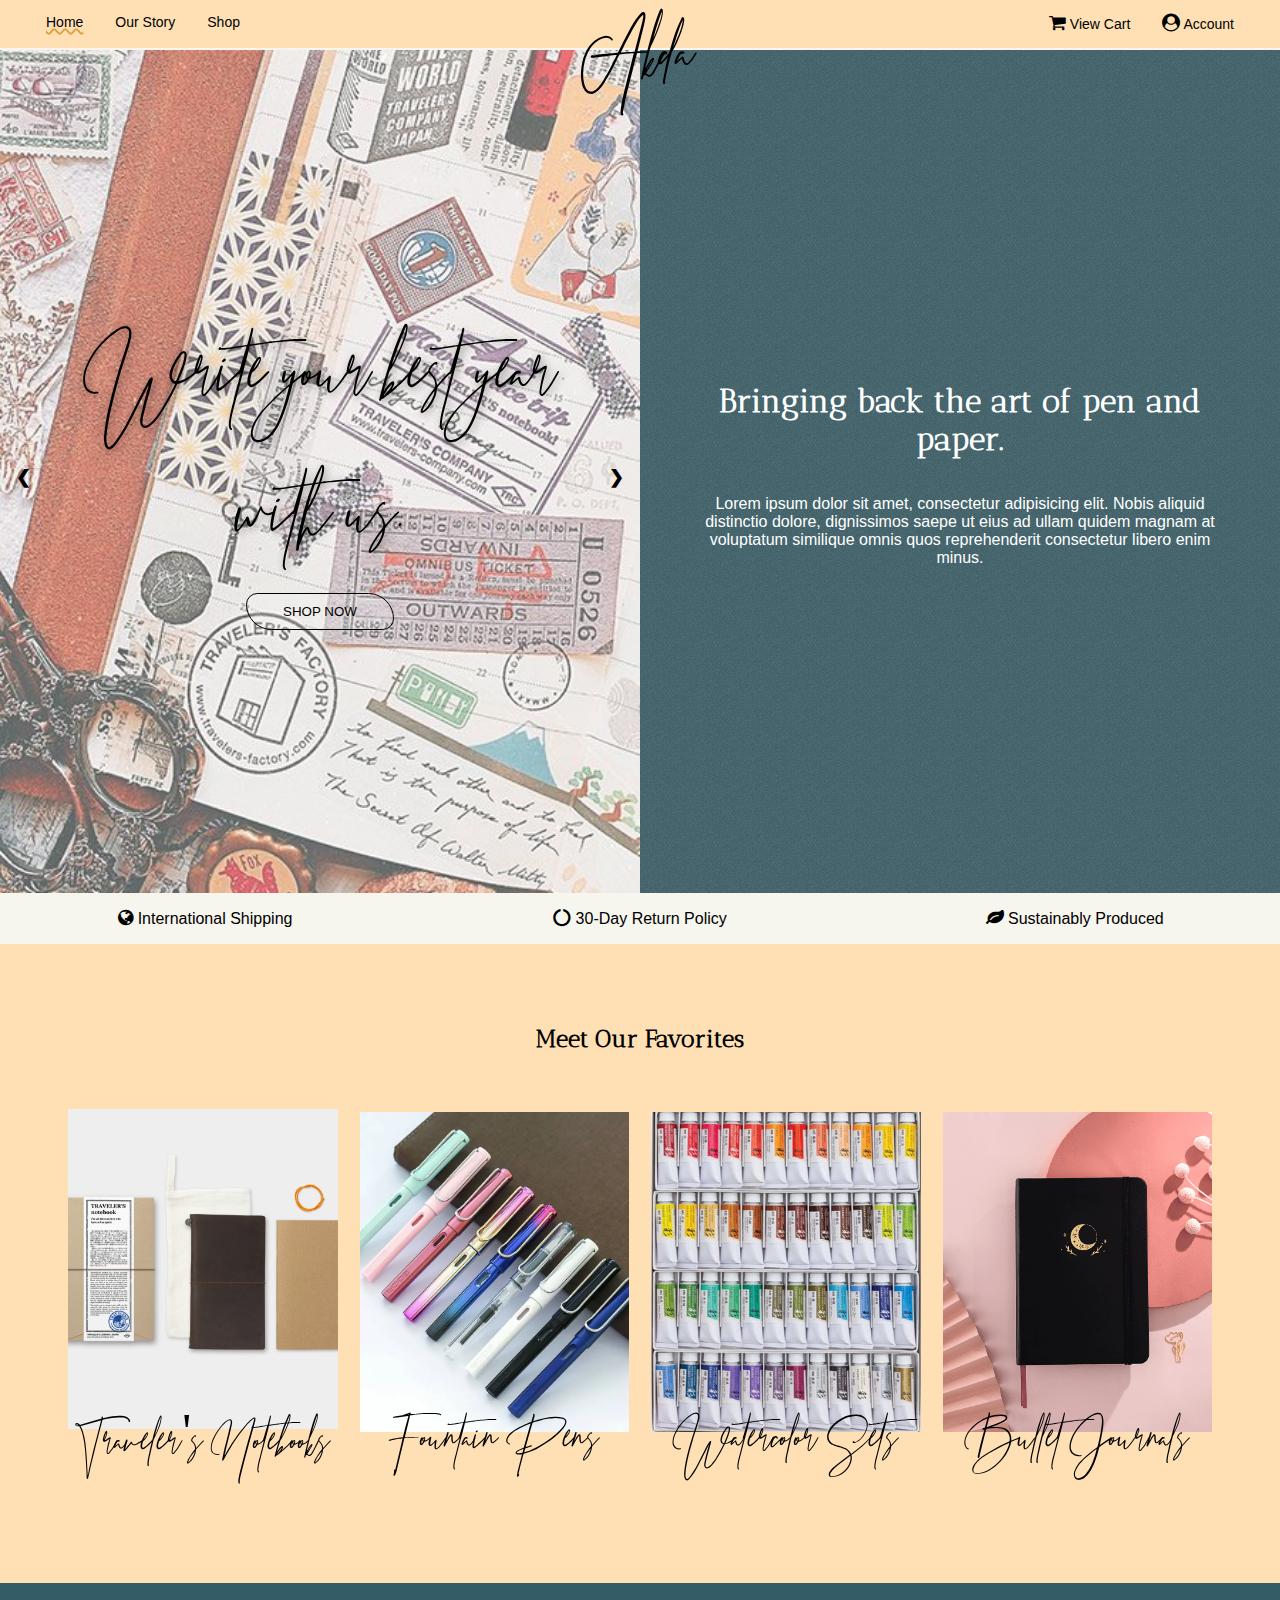
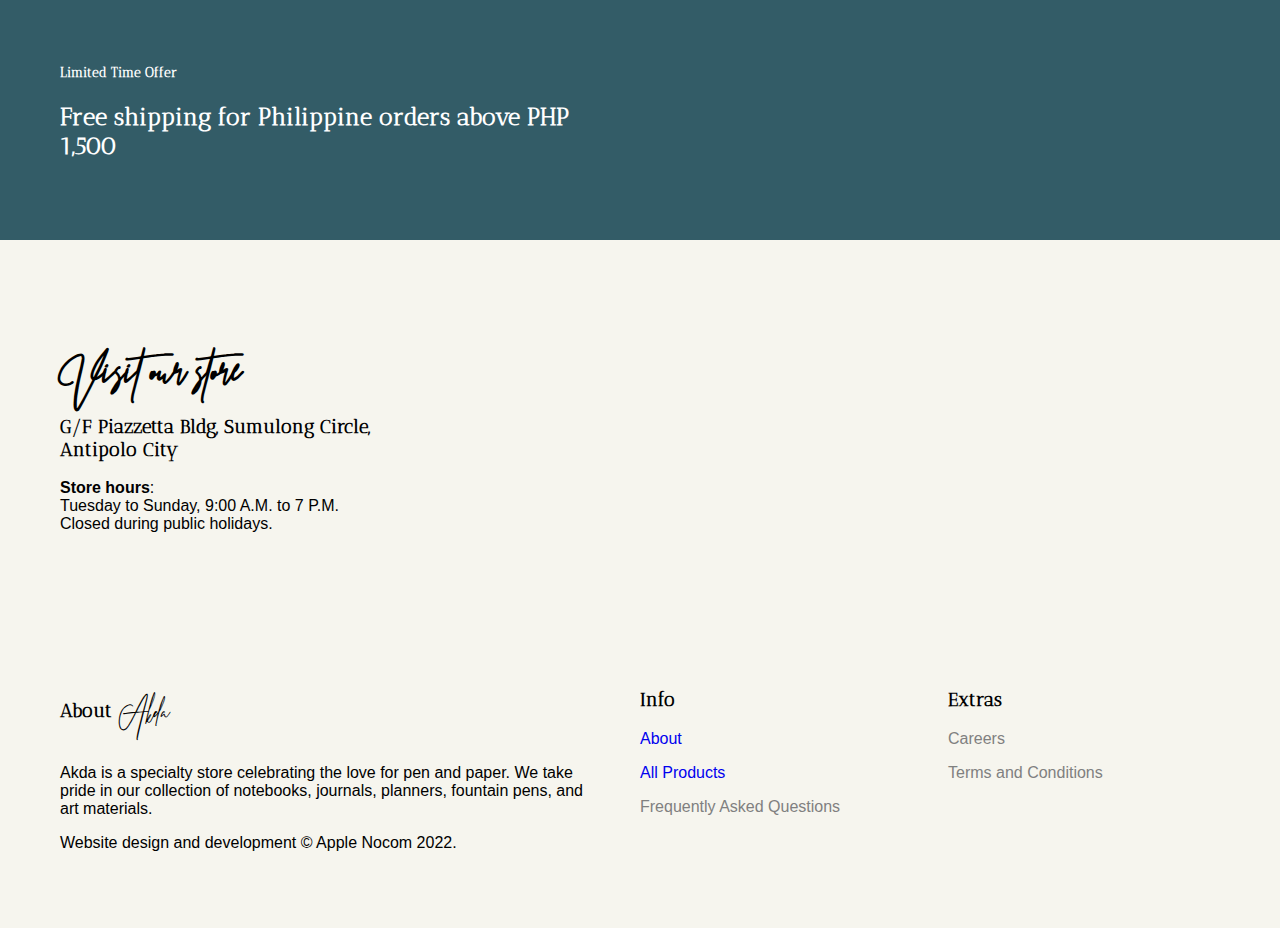
==== index.html @ 263db677 "Moved src files to root" ====
<!DOCTYPE html>
<html lang="en">
<head>
    <meta charset="UTF-8">
    <meta http-equiv="X-UA-Compatible" content="IE=edge">
    <meta name="viewport" content="width=device-width, initial-scale=1.0">
    <link rel="stylesheet" href="style.css">
    <link rel="stylesheet" href="https://cdnjs.cloudflare.com/ajax/libs/font-awesome/4.7.0/css/font-awesome.min.css">
    <script src="js/cart.js" async></script>
    <title>Hobby Helper</title>
</head>
<body onload="loadToCart()">
    
<!-- Navigation -->
<div class="topnav">
    <div class="left">
        <a href="index.html" class="active">Home</a>
        <a href="about.html">Our Story</a>
        <a href="shop.html">Shop</a>
    </div>
    <div class="right">
        <a href=""><i class="fa fa-user-circle" style="font-size:18px"></i> <span class="nav-label">Account</span></a>
        <a href="cart.html"><i class="fa fa-shopping-cart" style="font-size:18px"></i> <span class="nav-label">View Cart</span></a>
    </div>
</div>
<div class="logo">
    <a href="index.html" id="logo">Akda</a>
</div>

<!-- Hero -->
<section id="hero" class="main-hero">
    <div class="hero">
        <div class="hero-left">
            <div class="slide fade" id="slide1">
                <h1 class="pfont textshadow-white" style="font-size:90px; padding:0px; margin: -50px; font-weight: 100;">Akda</h1>
                <h1>Exquisite essentials to write your story.</h1>
                <a href="#featured"><button class="btn-2">Shop Now</button></a>
            </div>
            <div class="slide fade" id="slide2">
                <h1 class="pfont textshadow-black" style="font-size:90px; padding:0px; margin: 0; font-weight: 100;">Write your best year with us.</h1>
                <!-- <h1>2 / 3</h1> -->
                <a href="#featured"><button class="btn-2">Shop Now</button></a>
            </div>
            <div class="slide fade" id="slide3">
                <h1 class="pfont textshadow-black" style="font-size:90px; padding:0px; margin: -50px; font-weight: 100;">Akda</h1>
                <h1>3 / 3</h1>
                <a href="#featured"><button class="btn-2">Shop Now</button></a>
            </div>
            <a onclick="plusSlides(-1)" class="prev">&#10094;</a>
            <a onclick="plusSlides(1)" class="next">&#10095;</a>
        </div>        
        <div class="hero-right">
            <h1>Bringing back the art of pen and paper.</h1>
            <p>Lorem ipsum dolor sit amet, consectetur adipisicing elit. Nobis aliquid distinctio dolore, dignissimos saepe ut eius ad ullam quidem magnam at voluptatum similique omnis quos reprehenderit consectetur libero enim minus.</p>
        </div>
    </div>
    <script src="./js/index.js"></script>
</section>

<!-- Site Features -->
<section id="features">

        <p><i class="fa fa-globe" style="font-size:18px"></i> International Shipping</p>
        <p><i class="fa fa-circle-o-notch" style="font-size:18px"></i> 30-Day Return Policy</p>
        <p><i class="fa fa-leaf" style="font-size:18px"></i> Sustainably Produced</p>
</section>

<!-- Featured Products -->
<section id="featured" class="section">
    
    <h2 style="text-align: center;">Meet Our Favorites</h2>
    <div class="featured-products">

        <div class="product">
            <img class="product" src="../img/products/Travelers-Notebook-Regular-Size-Brown-Set.jpg">
            <span>Traveler's Notebooks</span>
        </div>

        <div class="product">
            <img class="product" src="../img/Fountain-Pens.jpg">
            <span>Fountain Pens</span>
        </div>

        <div class="product">
            <img class="product" src="../img/Watercolor-Pans.jpg">
            <span>Watercolor Sets</span>
        </div>

        <div class="product">
            <img class="product" src="../img/Notebook-Therapy-Moonflower.jpg">
            <span>Bullet Journals</span>
        </div>


    </div>

</section>

<!-- Limited Time Offer -->
<section id="ltd-offer" class="section">
    <div>
        <h5>Limited Time Offer</h5>
        <h2>Free shipping for Philippine orders above PHP 1,500</h2>
    </div>
    <div>
        <!-- <h2>Use discount code ASDF2023 on checkout.</h2> -->
    </div>


</section>

<!-- STORE -->
<section id="store" class="section">
    <div>
        <h2 class="pfont" style="font-size:48px; margin-bottom: -20px;">Visit our store</h2>
        <h3>G/F Piazzetta Bldg, Sumulong Circle, Antipolo City</h3>
        <p><b>Store hours</b>:<br/>
            Tuesday to Sunday, 9:00 A.M. to 7 P.M.<br/>
            Closed during public holidays.</p>
    </div>
    <img src="../img/store-photo.jpg" alt="" width="auto">
    
</section>

<!-- FOOTER -->
<section id="footer" class="section">
    <div class="footer">
        <div class="footer-col" style="flex-grow: 0;">
            <h3>About <span class="pfont" style="font-size: 36px; font-weight: 100; margin: 0px 3px; padding: 0px;">Akda</span></h3>
            <p>Akda is a specialty store celebrating the love for pen and paper. We take pride in our collection of notebooks, journals, planners, fountain pens, and art materials.</p>
            <p>Website design and development © Apple Nocom 2022.</p>
        </div>
        <div class="footer-col" style="flex-grow: 1;">
            <h3>Info</h3>
            <p><a href="about.html">About</a></p>
            <p><a href="shop.html">All Products</a></p>
            <p><a href="about.html" class="disabled">Frequently Asked Questions</a></p>
        </div>
        <div class="footer-col" style="flex-grow: 1;">
            <h3>Extras</h3>
            <p><a href="about.html" class="disabled">Careers</a></p>
            <p><a href="about.html" class="disabled">Terms and Conditions</a></p>
        </div>
    </div>
</section>

</body>
</html>
---- style.css ----
/* CUSTOM SETTINGS */
@font-face {
    font-family: 'Prestige';
    src: url(../fonts/Prestige\ Signature\ Script.ttf);
  }

@font-face {
    font-family: 'Antic';
    src: url(../fonts/AnticDidone-Regular.otf);
}

@import url('https://fonts.googleapis.com/css2?family=Poppins:wght@300&display=swap');

:root {
    --alabaster-white: #f6f5ee;
    --oxford-blue: #0d253dff;
    --space-blue: #335c67ff;
    --honeydew: #cfe6dbff;
    --champagne-yellow: #ffe0b5ff;
    --gold-yellow: #edc380ff;
    --indian-yellow: #e09f3eff;
    --seal-brown: #6b2c0cff;
    --auburn-red: #9e2a2bff;
    --rosewood-red: #540b0eff;
    --bistre-brown: #332014ff;
    --primary-font: 'Prestige';
    --secondary-font: 'Antic';
    --static: url([data-uri]);
}

/* GLOBAL > DEFAULTS */
html {
    scroll-behavior: smooth;
}

body {
    background-color: var(--alabaster-white);
    font-family: 'Poppins', Arial, Helvetica, sans-serif;
    padding: 0;
    margin: 0;
}

button {
    font-family: 'Poppins', Arial, Helvetica, sans-serif;
}

h1, h2, h3, h4, h5, h6 {
    font-family: var(--secondary-font);
}

.textshadow-black {    text-shadow: 2px 2px 8px #00000070; } 
.textshadow-white {    text-shadow: 2px 2px 8px #ffffff70; }

.pfont {    font-family: var(--primary-font); }
.sfont {    font-family: var(--secondary-font); }

/* GLOBAL > BUTTONS */
.btn-1 {  
    text-transform:uppercase;
    color: #ffffff; 
    background: linear-gradient(90deg, var(--bistre-brown) 0%, var(--auburn-red) 100%); 
    padding: 10px 36px; 
    box-shadow: rgb(0, 0, 0) 0px 0px 0px 0px;
    border-radius: 22px 50px;
    transition : 327ms;
    transform: translateY(0);
    border: none;
    }
    
.btn-1:hover { 
    transition : 600ms all ease-in-out;
    padding: 10px 60px;
    transform : translateY(-0px);
    background: linear-gradient(90deg, var(--bistre-brown) 0%, var(--auburn-red) 100%);
    color: #ffffff;
    border: none;
    }

.btn-2 {
    background-color: #FFFFFF25;
    text-transform: uppercase;
    color: black;
    border: 1px solid black; 
    padding: 10px 36px;
    border-radius: 22px 50px;
    transition: 300ms;
    transform: translateY(0);
}  

.btn-2:hover { 
    background-color: #FFFFFF99;
    transition : 300ms all ease-in-out;
    padding: 10px 60px;
    }

.btn-3 {
    background-color: var(--gold-yellow);
    border: none;
    padding: 10px 24px;
    text-transform: uppercase;
    color: white;
    border-radius: 22px 50px;
    transition : 300ms;
}

.btn-3:hover {
    padding: 10px 30px;
    transition : 300ms all ease-in-out;
}
    

/* NAVIGATION */
.topnav {
    background-color: var(--champagne-yellow);
    overflow: hidden;
    margin: 0px;
    padding: 0px 30px 0px;
    width: calc(100% - 60px);
    height: 48px;
    /* display: flex; */
}

.topnav a {
    color: black;
    text-align: center;
    padding: 14px 16px;
    text-decoration: none;
    font-size: 14px;
}

.topnav .left a { float: left; }
.topnav .right a { float: right; }


.topnav a:hover {
    text-shadow: 4px 4px 8px var(--indian-yellow);
    color: black;
    transition: 450ms;
}

.topnav a.active {
    background-color: inherit;
    text-decoration: underline wavy var(--indian-yellow) 1.5px;
}

div.logo {
    background-color: transparent;
    margin-top: -48px;
    margin-bottom: 0px;
    text-align: center;
    padding: 0px;
}

a#logo {
    font-family: 'Prestige';
    font-size: 80px; 
    padding: 0px;
    text-align: center; 
    margin: auto;
    margin-top: -48px;
    margin-bottom: 0px;
    color: black;
    text-decoration: none;
    position: relative;
    z-index: 1;
}

a#logo:hover {
    text-shadow: none !important;
    color: black;
}

/* HOME > HERO SECTION */
section#hero {
    height: calc(99vh - 48px);
    width: 100%;
    margin: 0;
    margin-top: -75px;
    padding: 0;
    text-align: center;
    /* display: grid;
    align-items: center; */
    position: relative;
    z-index: 0;
}

section.main-hero {
    background-color: white;
}

div.hero {
    display: flex;
    flex-direction: row;
    place-content: center;
    height: 100%;
}

div.hero-left {
    background-color: var(--space-blue);
    height: 100%;
    padding: 0;
    float: left;
    width: 50%;
    display: flex;
}

div.hero-left > .slide {
    background-attachment: fixed;
    background-repeat: no-repeat;
    background-size: cover;
    display: none;
    width: calc(100% - calc(30px * 2));
    height: calc(100% - calc(60px * 2));
    margin: 0;
    padding: 60px 30px;
    /* display: flex; */
    flex-direction: column;
    color: black;
}

#slide1 {
    background-image: url(../img/prophsee-brown-journal.jpg);
    background-position: 50% 80%;
    place-content: center;
}

#slide2 {
    background-image: url(../img/store-art-interior.jpg);
    background-position: 50% 70%;
    place-content: center;
}

#slide3 {
    background-image: url(../img/Travelers-Notebook-Travel-Pass-Demo.jpg);
    background-position: 100% 70%;
    place-content: center;
}

.prev, .next {
    cursor: pointer;
    position: absolute;
    top: 50%;
    bottom: 50%;
    width: auto;
    margin-top: -22px;
    padding: 16px;
    color: black;
    font-weight: bold;
    font-size: 18px;
    transition: 0.6s ease;
    border-radius: 0px 3px 3px 0;
    user-select: none;
}

.next {
    right: 50%;
}

.fade {
    animation-name: fade;
    animation-duration: 2.5s;
}

@keyframes fade {
    from {opacity: 0.4}
    to {opacity: 1}
}


.hero-right {
    background-image: var(--static);
    background-color: var(--space-blue);
    display: flex;
    flex-direction: column;
    place-content: center;
    height: calc(100% - calc(60px * 2));
    padding: 60px 60px;
    float: right;
    width: calc(50% - calc(60px * 2));
    color: white;
}

/* ALL SECTIONS EXCEPT HERO */

section.section {
    margin: 0;
    padding: 60px;
}

/* HOME > FEATURES SECTION */
section#features {
    display: grid;
    grid-template-columns: 1fr 1fr 1fr;
    grid-auto-flow: row;
    place-items: center center;
    justify-content: space-between;
    gap: 24px 24px;
}


/* HOME > FEATURED PRODUCTS */
section#featured {
    /* background-image: var(--static); */
    background-color: var(--champagne-yellow);
}

.featured-products {
    display: grid;
    grid-template-columns: 1fr 1fr 1fr 1fr;
    grid-auto-columns: 1fr;
    grid-auto-rows: max-content;
    gap: 12px 6px;
    grid-auto-flow: row;
    place-items: center center;
    place-content: space-evenly;
    min-height: 50vh;
  }

.featured-products > div.product {
    width: calc(100% - 16px);
    padding: 8px;
    overflow-y: visible;
    text-align: center;
    place-items: center;
    font-family: var(--primary-font);
    font-size: 50px;
}

.featured-products > div.product > img.product {
    width: 100%;
    height: 320px;
    margin-bottom: -65px;
    object-fit: cover;
    transition: 0.5s all ease-in-out;
}

/* HOME > LIMITED TIME OFFER */
#ltd-offer {
    background-color: var(--space-blue);
    color: white;
    display: grid;
    grid-template-columns: 1fr 1fr;
    gap: 36px 36px;
    grid-auto-columns: max-content;
    grid-auto-rows: max-content;
    justify-items: center;
    align-items: center;
}

/* HOME > STORE */
#store {
    display: grid;
    grid-template-columns: 1fr 2.5fr;
    align-items: center;
    gap: 12px 12px;
}

#store > img {
    width: 100%;
    padding: 0;
    margin: 0;
    flex: 2 0 100%;
}


/* SHOP > HERO */

section#shop-hero {
    background-color: black;
    display: flex;
    flex-direction: column;
    height: 50vh;
    width: 100%;
}

div.shop-hero {
    height: 100%;
    background-image: url("../img/Traveler\'s-Notebook-Open-Sample.jpg");
    background-position: 100%;
    background-repeat: no-repeat;
    background-size: cover;
    padding: 30px;
}

/* SHOP > PRODUCTS */
#shop-products {
    display: grid;
    grid-template-columns: 1fr 1fr 1fr 1fr;
    grid-template-rows: auto;
    grid-auto-columns: max-content;
    grid-auto-rows: max-content;
    gap: 36px 24px;
    grid-auto-flow: row dense;
    justify-content: space-evenly;
    align-content: space-evenly;
    justify-items: stretch;
    align-items: stretch;
}

#shop-products > div.product-card {
    background-color: white;
    padding: 0px 12px;
    text-align: center;
    margin: auto;
    height: 100%;
    /* display: none; */
}

#shop-products > div.product-card:hover {
    box-shadow: 4px 4px 36px var(--champagne-yellow);
    transition: 450ms;
}

.product-name {
    padding-bottom: 0;
    margin-bottom: 0;
}

.price {
    color: grey;
}

.description {
    font-size: 12px;
}

button.btn-addToCart {
    border: none;
    outline: 0;
    padding: 12px 36px;
    margin-bottom: 0;
    color: white;
    background-color: black;
    text-align: center;
    cursor: pointer;
    font-size: 18px;
    border-radius: 22px 50px;
}

button.btn-addToCart:hover {
    opacity: 0.7;
    transition: 450ms all ease-in-out;
}

#shop-products > div.product-card > img.product-img {
    width: 100%;
    object-fit: cover;
}

#shop-products > div.product-card > img.product-img:hover {
    transform: scale(1.1);
    transition: 350ms all ease-in-out;
}

.show {
    display: block;
}


/* GLOBAL > FOOTER */
div.footer {
    display: grid;
    grid-template-columns: 2fr 1fr 1fr;
    grid-auto-flow: row;
    gap: 36px 36px;
    justify-content: flex-start;
    align-content: flex-start;
}

div.footer a {
    text-decoration: none;
}

div.footer a:visited {
    color: black;
}

a.disabled {
    cursor: not-allowed;
    pointer-events: none;
    text-decoration: none;
    color: grey;
}


/* CART */

section#shopping-cart {
    display: grid;
    grid-template-columns: 3fr 1.5fr;
    grid-template-rows: auto;
    gap: 12px 48px;
    padding: 30px 60px;
}

div#shopping-cart {
    background-color: white;
    padding: 0px 24px 24px;
}

.cart-row {
    display: flex;
    font-size: 14px;
    border-bottom: 1px solid #ccc;
}

.cart-row:last-child {
    border-bottom: 1px solid #ccc;
}

.cart-row:last-child .cart-column {
    border: none;
}

.cart-column {
    display: flex;
    align-items: center;
    margin-right: 1.5em;
    padding-bottom: 12px;
    margin-top: 10px;
}

.cart-item {
    width: 50%;
}

.cart-price {
    width: 15%;
    /* font-size: 1.2em; */
    color: #333;
}

.cart-qty {
    width: 35%;
}


.cart-item-img {
    width: 200px;
    height: auto;
    border-radius: 10px;
}

.cart-item-title {
    color: #333;
    margin-left: 0.5em;
    /* font-size: 1.2em; */
}

.cart-qty-input {
    height: 34px;
    width: 50px;
    border-radius: 5px;
    border: 1px solid var(--gold-yellow);
    background-color: transparent;
    color: #333;
    padding: 0;
    padding-left: 8px;
    text-align: center;
    /* font-size: 1.2em; */
    margin-right: 25px;
}

.cart-total {
    text-align: end;
    margin-top: 24px;
    margin-right: 24px;
}

.cart-total-title {
    font-weight: bold;
    /* font-size: 1.5em; */
    color: black;
    margin-right: 20px;
}

.cart-total-price {
    color: #333;
    font-size: 1.1em;
}


/* CART > PAYMENT FORM */

div#payment-form {
    background-color: white;
    padding: 0px 24px 24px;
}

/* Remove spinner from cc number input */
input#cardnumber::-webkit-outer-spin-button,
input#cardnumber::-webkit-inner-spin-button,
input#cvv::-webkit-outer-spin-button,
input#cvv::-webkit-inner-spin-button {
  -webkit-appearance: none;
  margin: 0;
}

input[type=number]#cardnumber,
input[type=number]#cvv {
  -moz-appearance: textfield;
}

.form-row {
    display: flex;
    flex-direction: row;
    padding: 0px;
}

label[for="mobile"], label[for="cvv"] {
    position: relative;
    left: calc(25% - 32px);
}

.form label {
    font-size: 14px;
    color: #999;
    font-weight: 600;
    margin: 8px;
    margin-bottom: 0px;
}

.form input[type="text"],
.form input[type="number"],
.form input[type="email"],
.form input[type="password"] {
    border: 1px solid #ccc;
    padding: 8px 16px;
    border-radius: 5px;
    margin: 4px 4px 24px;
    width: 100%;
}

.form input[type="text"]:hover,
.form input[type="number"]:hover,
.form input[type="email"]:hover,
.form input[type="password"]:hover,
select:hover {
    box-shadow: 1px 1px 6px rgba(200, 200, 200, 1);
    transition: 550ms;
}

.form input[placeholder] {
    font-family: 'Poppins', Arial, Helvetica, sans-serif;
    font-size: 14px;
}


.form input[type="text"]:focus,
.form input[type="number"]:focus,
.form input[type="email"]:focus,
.form input[type="password"]:focus {
    box-shadow: 1px 1px 12px var(--champagne-yellow);
    outline: none;
    transition: 550ms;
}

select {
    border: 1px solid #ccc;
    padding: 8px 4px;
    border-radius: 5px;
    margin: 4px 4px 24px;
    text-align: center;
    outline: none;
    font-family: 'Poppins', Arial, Helvetica, sans-serif;
    color: #333;
}

.expdate {
    width: 100%;
}

input#cvv {
    width: 80%;
}

input#checkout-btn {
    width: 90%;
    margin: auto;
}

input#checkout-btn:hover {
    transition : 600ms all ease-in-out;
    padding: 10px 60px;
    transform : translateY(-0px);
    background: linear-gradient(90deg, var(--bistre-brown) 0%, var(--auburn-red) 100%);
    color: #ffffff;
    border: none;
}


/* ===================================
    MOBILE DIMENSIONS
=================================== */

@media only screen and (max-width: 912px) {
    div.logo {
        display: none;
    }

    section#hero {
        margin-top: auto;
    }

    section#featured {
        margin: auto;
    }

    .featured-products {
        display: grid;
        grid-template-columns: 1fr 1fr;
        grid-auto-columns: 1fr;
        grid-auto-rows: max-content;
        gap: 12px 6px;
        grid-auto-flow: row;
        place-content: space-evenly;
        /* min-height: 50vh; */
    }

    .featured-products > div.product {
        flex: 0 0 100px;
        max-height: 25vh;
        margin: 12px;
        font-size: 30px;
    }

    .featured-products > div.product > img.product {
        margin-bottom: -35px;
        height: 25vh;
    }

    section#ltd-offer {
        padding: 20px !important;
    }

    section#store {
        display: flex;
        flex-direction: column-reverse;
    }

    section#shop-products {
        grid-template-columns: 1fr 1fr;
    }

    div.product-card button {
        font-size: 14px;
    }

    div.footer {
        display: flex;
        flex-direction: row;
        flex-wrap: nowrap;
        gap: 12px 12px;
        place-content: center;
    }

    div.hero {
        flex-direction: column;
    }

    div.hero-right {
        width: calc(100% - calc(60px * 2));
    }

    div.hero-left {
        width: 100%;
    }

    .prev, .next {
        top: 30%;
    }

    .next {
        right: 0;
    }

    .slide, #slide1, #slide2, #slide3 {
        background-position: 50% 50%;
    }

    .cart-item-img {
        width: 150px !important;
        height: auto;
    }

    /* .cart-header {
        display: none !important;
    } */

    .cart-items .cart-row {
        flex-direction: row;
        place-content: center;
        place-items: center;
    }

    .cart-column {
        flex-direction: column;
        width: 30% !important;
        border-bottom: none !important;
    }

    .cart-qty .cart-column {
        place-content: center;
        place-items: center;
    }

    .cart-item {
        text-align: center;
    }

    .btn-remove {
        padding: 10px 16px;
        margin: 4px 0px;
        border-radius: 22px 50px;
        text-align: center;
    }

    input.cart-qty-input {
        padding: 0px 8px;
        margin: 4px 0px;
    }

    section#shopping-cart {
        display: grid;
        grid-template-columns: 1fr;
    }


}
@media only screen and (max-width: 550px) {
    section.section {
        margin-left: auto;
        margin-right: auto;
        padding: 30px 0px !important;
    }

    #shop-products {
        display: flex;
        flex-direction: column;
    }

    #shop-products > div.product-card {
        padding: 12px;
        margin: 12px;
    }

    .topnav .right {
        display: flex;
        flex-direction: row-reverse;
    }

    .nav-label {
        display: none;
    }

    .featured-products > div.product {
        font-size: 20px;
    }
    .featured-products > div.product > img.product {
        margin-bottom: -30px;
    }

    div.footer {
        display: flex;
        flex-direction: column;
        flex-wrap: nowrap;
        gap: 12px 12px;
        place-content: center;
        margin: 12px;
    }
}

/* ===================================
    END OF MOBILE DIMENSIONS
=================================== */
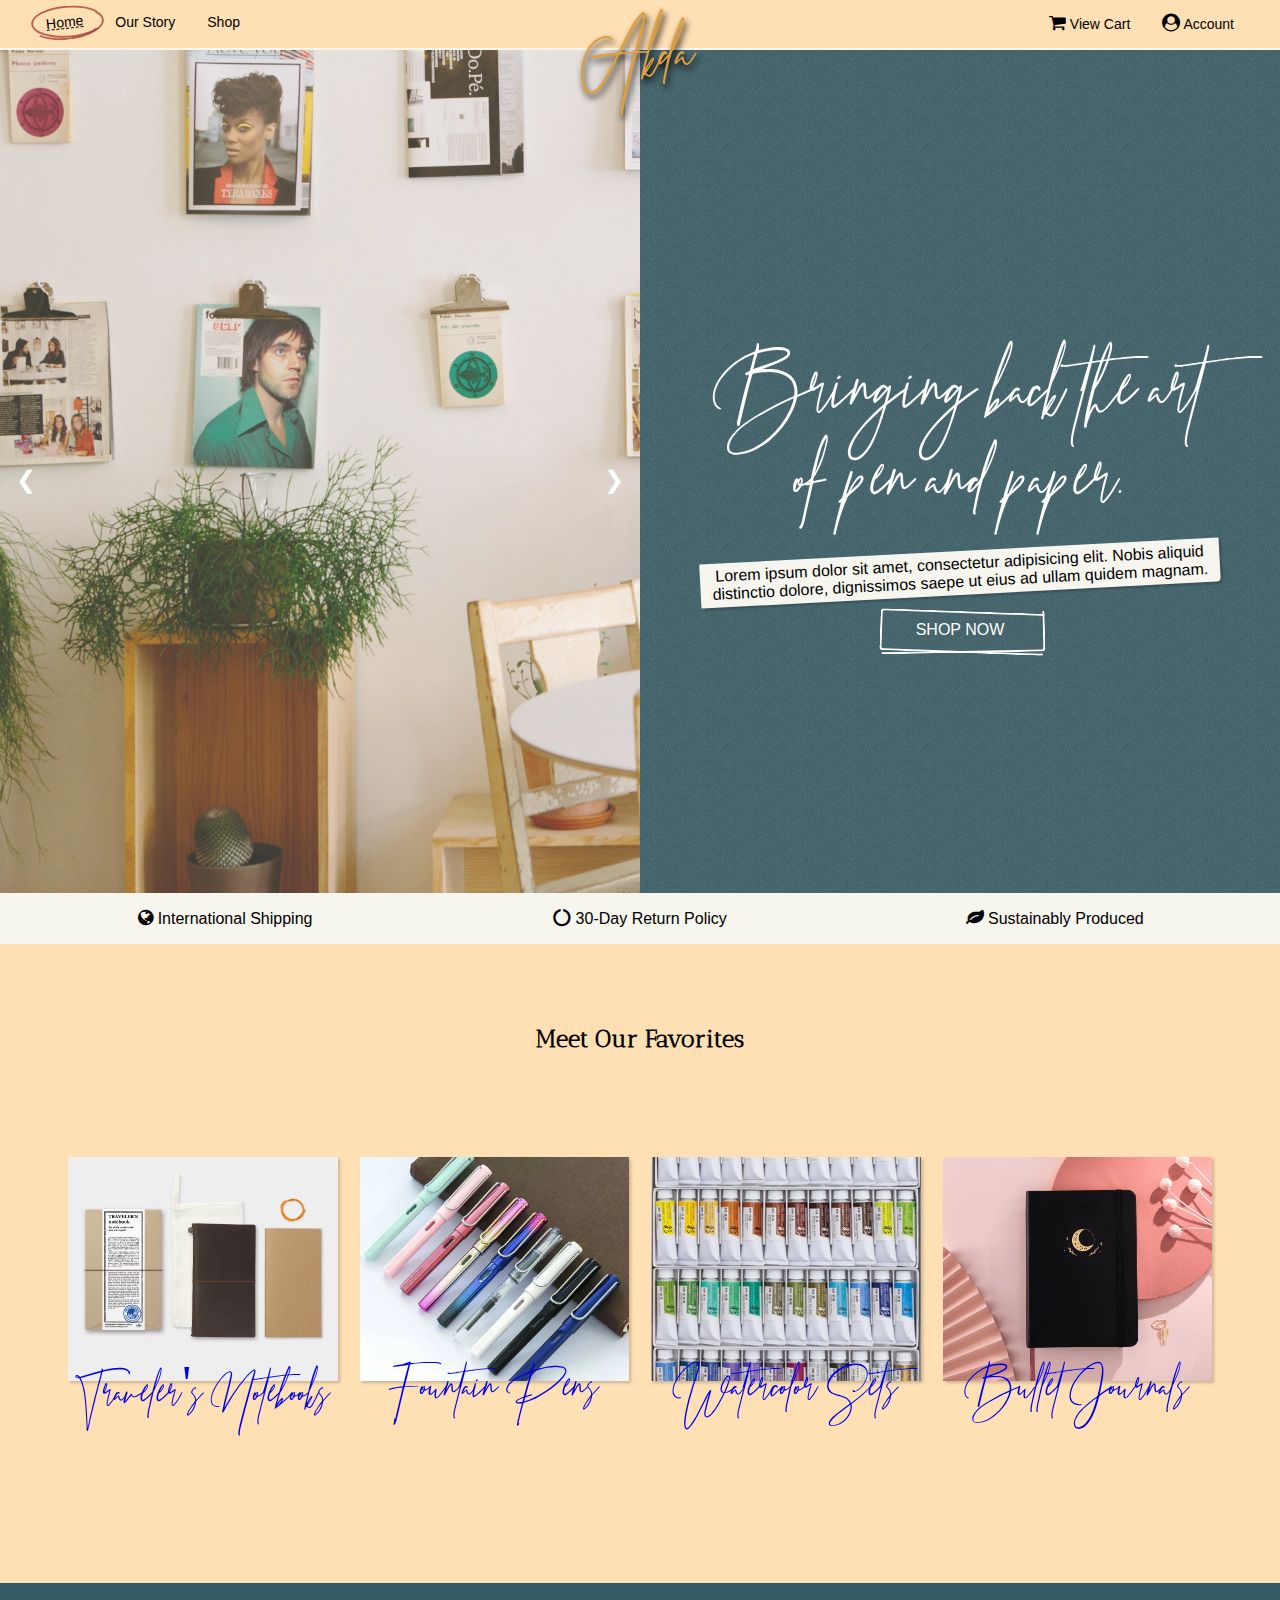
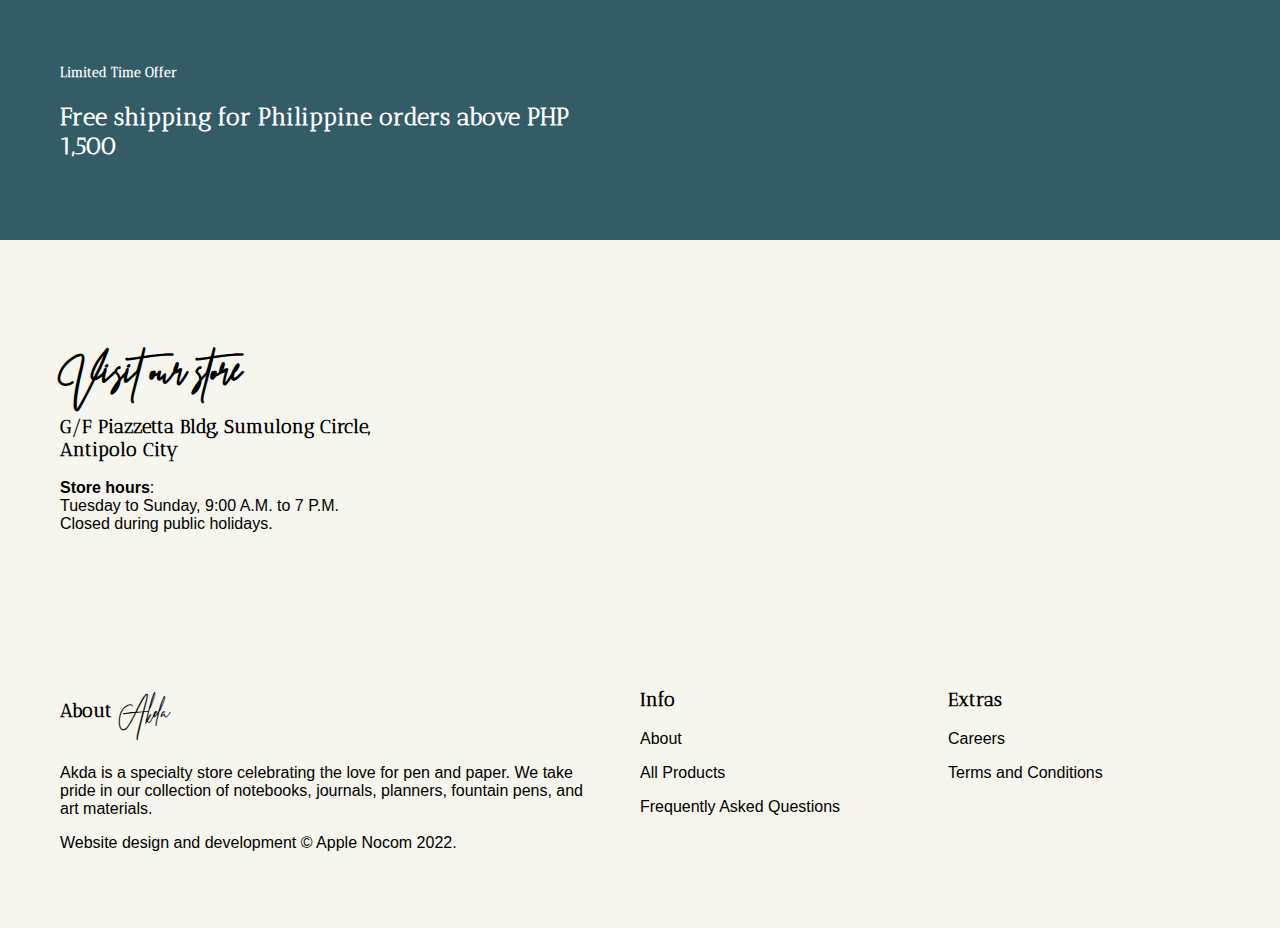
==== commit ad936e8e: "Filter function enabled" ====
--- a/index.html
+++ b/index.html
@@ -7,7 +7,7 @@
     <link rel="stylesheet" href="style.css">
     <link rel="stylesheet" href="https://cdnjs.cloudflare.com/ajax/libs/font-awesome/4.7.0/css/font-awesome.min.css">
     <script src="js/cart.js" async></script>
-    <title>Hobby Helper</title>
+    <title>Akda | Hobby Lifestyle Store</title>
 </head>
 <body onload="loadToCart()">
     
@@ -32,26 +32,27 @@
     <div class="hero">
         <div class="hero-left">
             <div class="slide fade" id="slide1">
-                <h1 class="pfont textshadow-white" style="font-size:90px; padding:0px; margin: -50px; font-weight: 100;">Akda</h1>
+                <!-- <h1 class="pfont textshadow-white" style="font-size:90px; padding:0px; margin: -50px; font-weight: 100;">Akda</h1>
                 <h1>Exquisite essentials to write your story.</h1>
-                <a href="#featured"><button class="btn-2">Shop Now</button></a>
+                <a href="#featured"><button class="btn-2">Shop Now</button></a> -->
             </div>
             <div class="slide fade" id="slide2">
-                <h1 class="pfont textshadow-black" style="font-size:90px; padding:0px; margin: 0; font-weight: 100;">Write your best year with us.</h1>
-                <!-- <h1>2 / 3</h1> -->
-                <a href="#featured"><button class="btn-2">Shop Now</button></a>
+                <!-- <h1 class="pfont textshadow-black" style="font-size:90px; padding:0px; margin: 0; font-weight: 100;">Write your best year with us.</h1>
+                <h1>2 / 3</h1>
+                <a href="#featured"><button class="btn-2">Shop Now</button></a> -->
             </div>
             <div class="slide fade" id="slide3">
-                <h1 class="pfont textshadow-black" style="font-size:90px; padding:0px; margin: -50px; font-weight: 100;">Akda</h1>
+                <!-- <h1 class="pfont textshadow-black" style="font-size:90px; padding:0px; margin: -50px; font-weight: 100;">Akda</h1>
                 <h1>3 / 3</h1>
-                <a href="#featured"><button class="btn-2">Shop Now</button></a>
+                <a href="#featured"><button class="btn-2">Shop Now</button></a> -->
             </div>
             <a onclick="plusSlides(-1)" class="prev">&#10094;</a>
             <a onclick="plusSlides(1)" class="next">&#10095;</a>
         </div>        
         <div class="hero-right">
-            <h1>Bringing back the art of pen and paper.</h1>
-            <p>Lorem ipsum dolor sit amet, consectetur adipisicing elit. Nobis aliquid distinctio dolore, dignissimos saepe ut eius ad ullam quidem magnam at voluptatum similique omnis quos reprehenderit consectetur libero enim minus.</p>
+            <h1 class="pfont">Bringing back the art of pen and paper.</h1>
+            <p>Lorem ipsum dolor sit amet, consectetur adipisicing elit. Nobis aliquid distinctio dolore, dignissimos saepe ut eius ad ullam quidem magnam.</p>
+            <a href="shop.html"><button class="btn-2">Shop Now</button></a>
         </div>
     </div>
     <script src="./js/index.js"></script>
@@ -72,23 +73,23 @@
     <div class="featured-products">
 
         <div class="product">
-            <img class="product" src="../img/products/Travelers-Notebook-Regular-Size-Brown-Set.jpg">
-            <span>Traveler's Notebooks</span>
+            <a href="shop.html"><img class="product" src="img/products/Travelers-Notebook-Regular-Size-Brown-Set.jpg">
+            <span>Traveler's Notebooks</span></a>
         </div>
 
         <div class="product">
-            <img class="product" src="../img/Fountain-Pens.jpg">
-            <span>Fountain Pens</span>
+            <a href="shop.html"><img class="product" src="img/Fountain-Pens.jpg">
+            <span>Fountain Pens</span></a>
         </div>
 
         <div class="product">
-            <img class="product" src="../img/Watercolor-Pans.jpg">
-            <span>Watercolor Sets</span>
+            <a href="shop.html"><img class="product" src="img/Watercolor-Pans.jpg">
+            <span>Watercolor Sets</span></a>
         </div>
 
         <div class="product">
-            <img class="product" src="../img/Notebook-Therapy-Moonflower.jpg">
-            <span>Bullet Journals</span>
+            <a href="shop.html"><img class="product" src="img/Notebook-Therapy-Moonflower.jpg">
+            <span>Bullet Journals</span></a>
         </div>
 
 
@@ -118,7 +119,7 @@
             Tuesday to Sunday, 9:00 A.M. to 7 P.M.<br/>
             Closed during public holidays.</p>
     </div>
-    <img src="../img/store-photo.jpg" alt="" width="auto">
+    <img src="img/store-photo.jpg" alt="" width="auto">
     
 </section>
 
--- a/style.css
+++ b/style.css
@@ -1,12 +1,12 @@
 /* CUSTOM SETTINGS */
 @font-face {
     font-family: 'Prestige';
-    src: url(../fonts/Prestige\ Signature\ Script.ttf);
+    src: url(fonts/Prestige\ Signature\ Script.ttf);
   }
 
 @font-face {
     font-family: 'Antic';
-    src: url(../fonts/AnticDidone-Regular.otf);
+    src: url(fonts/AnticDidone-Regular.otf);
 }
 
 @import url('https://fonts.googleapis.com/css2?family=Poppins:wght@300&display=swap');
@@ -48,6 +48,19 @@
     font-family: var(--secondary-font);
 }
 
+a:hover, button:hover, input[type="submit"] {
+    cursor: pointer;
+}
+
+a {
+    text-decoration: none;
+}
+
+a:visited {
+    text-decoration: none;
+    color: inherit;
+}
+
 .textshadow-black {    text-shadow: 2px 2px 8px #00000070; } 
 .textshadow-white {    text-shadow: 2px 2px 8px #ffffff70; }
 
@@ -77,18 +90,53 @@
     }
 
 .btn-2 {
-    background-color: #FFFFFF25;
+    background-color: transparent;
     text-transform: uppercase;
-    color: black;
-    border: 1px solid black; 
+    font-size: 16px;
+    color: white;
+    border: none;
     padding: 10px 36px;
-    border-radius: 22px 50px;
     transition: 300ms;
     transform: translateY(0);
 }  
 
+.btn-2:before{
+    content:"";
+    z-index:-1;
+    left:0em;
+    top:0em;
+    border-width:2px;
+    border-style:solid;
+    border-color:white;
+    position:absolute;
+    border-right-color:transparent;
+    width:100%;
+    height:100%;
+    transform:rotate(2deg);
+    opacity:1;
+    border-radius:0.25em;
+  }
+  
+  .btn-2:after{
+    content:"";
+    z-index:-1;
+    left:0em;
+    top:0em;
+    border-width:2px;
+    border-style:solid;
+    border-color:white;
+    border-left-color:transparent;
+    border-top-color:transparent;
+    position:absolute;
+    width:100%;
+    height:100%;
+    transform:rotate(-1deg);
+    opacity:1;
+    border-radius:0.25em;
+  }
+
 .btn-2:hover { 
-    background-color: #FFFFFF99;
+    background-color: transparent;
     transition : 300ms all ease-in-out;
     padding: 10px 60px;
     }
@@ -97,6 +145,7 @@
     background-color: var(--gold-yellow);
     border: none;
     padding: 10px 24px;
+    margin: auto 8px auto 0px;
     text-transform: uppercase;
     color: white;
     border-radius: 22px 50px;
@@ -123,7 +172,8 @@
 .topnav a {
     color: black;
     text-align: center;
-    padding: 14px 16px;
+    padding: 7px 8px;
+    margin: 7px 8px;
     text-decoration: none;
     font-size: 14px;
 }
@@ -139,9 +189,50 @@
 }
 
 .topnav a.active {
-    background-color: inherit;
-    text-decoration: underline wavy var(--indian-yellow) 1.5px;
-}
+    background: transparent;
+    text-decoration: underline dashed black 1px;
+    border: none;
+    transform: rotate(-6deg);
+    -webkit-transform: rotate(-6deg);
+    -moz-transform: rotate(-6deg);
+}
+
+a.active:before{
+    content:"";
+    z-index:-1;
+    left:-0.5em;
+    top:-0.1em;
+    border-width:2px;
+    border-style:solid;
+    border-color:var(--auburn-red);
+    position:absolute;
+    border-right-color:transparent;
+    width:100%;
+    height:1em;
+    transform:rotate(2deg);
+    opacity:0.7;
+    border-radius:50%;
+    padding:7px 8px;
+  }
+  
+  a.active:after{
+    content:"";
+    z-index:-1;
+    left:-0.5em;
+    top:0.1em;
+    padding:7px 8px;
+    border-width:2px;
+    border-style:solid;
+    border-color:var(--auburn-red);
+    border-left-color:transparent;
+    border-top-color:transparent;
+    position:absolute;
+    width:100%;
+    height:1em;
+    transform:rotate(-1deg);
+    opacity:0.7;
+    border-radius:50%;
+  }
 
 div.logo {
     background-color: transparent;
@@ -159,15 +250,18 @@
     margin: auto;
     margin-top: -48px;
     margin-bottom: 0px;
-    color: black;
+    color: var(--indian-yellow);
     text-decoration: none;
     position: relative;
     z-index: 1;
+    text-shadow: 2px 4px 6px black;
+    transition: 300ms ease-in-out;
 }
 
 a#logo:hover {
     text-shadow: none !important;
-    color: black;
+    color: var(--auburn-red);
+    transition: 300ms ease-in-out;
 }
 
 /* HOME > HERO SECTION */
@@ -219,19 +313,19 @@
 }
 
 #slide1 {
-    background-image: url(../img/prophsee-brown-journal.jpg);
+    background-image: url(img/prophsee-brown-journal.jpg);
     background-position: 50% 80%;
     place-content: center;
 }
 
 #slide2 {
-    background-image: url(../img/store-art-interior.jpg);
+    background-image: url(img/store-art-interior.jpg);
     background-position: 50% 70%;
     place-content: center;
 }
 
 #slide3 {
-    background-image: url(../img/Travelers-Notebook-Travel-Pass-Demo.jpg);
+    background-image: url(img/annie-spratt-collage.jpg);
     background-position: 100% 70%;
     place-content: center;
 }
@@ -244,9 +338,9 @@
     width: auto;
     margin-top: -22px;
     padding: 16px;
-    color: black;
-    font-weight: bold;
-    font-size: 18px;
+    color: white;
+    font-weight: 100;
+    font-size: 24px;
     transition: 0.6s ease;
     border-radius: 0px 3px 3px 0;
     user-select: none;
@@ -280,6 +374,25 @@
     color: white;
 }
 
+.hero-right h1 {
+    font-size: 90px;
+    padding: 0;
+    line-height: 90px;
+    font-weight: 100;
+    margin-bottom: 0;
+}
+
+.hero-right > p {
+    background-color: var(--alabaster-white);
+    border-radius: 1px 1px 4px 1px;
+    transform: rotate(-3deg);
+    -webkit-transform: rotate(-3deg);
+    -moz-transform: rotate(-3deg);
+    color: black;
+    box-shadow: 2px 2px 2px #00000033;
+    padding: 4px 8px;
+}
+
 /* ALL SECTIONS EXCEPT HERO */
 
 section.section {
@@ -295,6 +408,7 @@
     place-items: center center;
     justify-content: space-between;
     gap: 24px 24px;
+    padding: 0px 30px;
 }
 
 
@@ -311,7 +425,7 @@
     grid-auto-rows: max-content;
     gap: 12px 6px;
     grid-auto-flow: row;
-    place-items: center center;
+    place-items: flex-start center;
     place-content: space-evenly;
     min-height: 50vh;
   }
@@ -326,12 +440,13 @@
     font-size: 50px;
 }
 
-.featured-products > div.product > img.product {
+.featured-products > div.product img.product {
     width: 100%;
-    height: 320px;
+    height: 224px;
     margin-bottom: -65px;
     object-fit: cover;
     transition: 0.5s all ease-in-out;
+    box-shadow: 2px 2px 3px #00000033;
 }
 
 /* HOME > LIMITED TIME OFFER */
@@ -362,6 +477,25 @@
     flex: 2 0 100%;
 }
 
+/* ABOUT */
+
+section#about-hero {
+    background-color: black;
+    display: flex;
+    flex-direction: column;
+    height: 50vh;
+    width: 100%;
+}
+
+div.about-hero {
+    height: 100%;
+    background-image: url("img/estee-janssens-scrapbook.jpg");
+    background-position: 100%;
+    background-repeat: no-repeat;
+    background-size: cover;
+    padding: 30px;
+}
+
 
 /* SHOP > HERO */
 
@@ -375,11 +509,22 @@
 
 div.shop-hero {
     height: 100%;
-    background-image: url("../img/Traveler\'s-Notebook-Open-Sample.jpg");
+    background-image: url("img/andy-vult-collage.jpg");
     background-position: 100%;
     background-repeat: no-repeat;
     background-size: cover;
     padding: 30px;
+}
+
+/* SHOP > FILTER */
+
+div#myBtnContainer {
+    padding: 30px 60px 0px;
+    display: flex;
+    flex-direction: row;
+    flex-wrap: nowrap;
+    justify-content: center;
+    gap: 8px;
 }
 
 /* SHOP > PRODUCTS */
@@ -401,14 +546,21 @@
     background-color: white;
     padding: 0px 12px;
     text-align: center;
-    margin: auto;
+    margin: 12px;
     height: 100%;
-    /* display: none; */
+    display: none;
+}
+
+.show {
+    display: flex !important;
+    flex-direction: column;
+    justify-content: space-between;
+    transition: 350ms ease;
 }
 
 #shop-products > div.product-card:hover {
     box-shadow: 4px 4px 36px var(--champagne-yellow);
-    transition: 450ms;
+    transition: 450ms ease;
 }
 
 .product-name {
@@ -435,10 +587,11 @@
     cursor: pointer;
     font-size: 18px;
     border-radius: 22px 50px;
+    transition: 450ms all ease-in-out;
 }
 
 button.btn-addToCart:hover {
-    opacity: 0.7;
+    padding: 12px 60px;
     transition: 450ms all ease-in-out;
 }
 
@@ -469,6 +622,7 @@
 
 div.footer a {
     text-decoration: none;
+    color: black;
 }
 
 div.footer a:visited {
@@ -592,13 +746,17 @@
 input#cardnumber::-webkit-inner-spin-button,
 input#cvv::-webkit-outer-spin-button,
 input#cvv::-webkit-inner-spin-button {
-  -webkit-appearance: none;
-  margin: 0;
+    appearance: none;
+    -moz-appearance: none;
+    -webkit-appearance: none;
+    margin: 0;
 }
 
 input[type=number]#cardnumber,
 input[type=number]#cvv {
-  -moz-appearance: textfield;
+    appearance: textfield;
+    -webkit-appearance: textfield;
+    -moz-appearance: textfield;
 }
 
 .form-row {
@@ -674,14 +832,14 @@
     width: 80%;
 }
 
-input#checkout-btn {
+input[type="submit"].btn-1 {
     width: 90%;
     margin: auto;
 }
 
-input#checkout-btn:hover {
-    transition : 600ms all ease-in-out;
-    padding: 10px 60px;
+input[type="submit"].btn-1:hover {
+    transition : 300ms all ease-in-out;
+    width: 100%;
     transform : translateY(-0px);
     background: linear-gradient(90deg, var(--bistre-brown) 0%, var(--auburn-red) 100%);
     color: #ffffff;
@@ -740,6 +898,7 @@
 
     section#shop-products {
         grid-template-columns: 1fr 1fr;
+        gap: 12px 0px;
     }
 
     div.product-card button {
@@ -756,26 +915,37 @@
 
     div.hero {
         flex-direction: column;
+        height: calc(99vh - 48px);
     }
 
     div.hero-right {
         width: calc(100% - calc(60px * 2));
+        height: calc(50% - calc(60px * 2));
     }
 
     div.hero-left {
         width: 100%;
+        height: 100%;
+    }
+
+    div.hero-left > .slide,
+    #slide1, #slide2, #slide3 {
+        height: calc(100% - calc(60px * 2));
+        z-index: 1;
+    }
+
+    .slide > h1.pfont{
+        font-size: 60px !important;
+        line-height: 1em;
     }
 
     .prev, .next {
         top: 30%;
+        z-index: 2;
     }
 
     .next {
         right: 0;
-    }
-
-    .slide, #slide1, #slide2, #slide3 {
-        background-position: 50% 50%;
     }
 
     .cart-item-img {
@@ -834,9 +1004,17 @@
         padding: 30px 0px !important;
     }
 
-    #shop-products {
+    div.hero-right {
+        padding: 20px;
+        width: calc(100% - calc(20px * 2));
+        height: calc(50% - calc(20px * 2));
+    }
+
+    div#myBtnContainer {
+        padding: 30px 8px 0px;
         display: flex;
-        flex-direction: column;
+        flex-direction: row;
+        flex-wrap: wrap;
     }
 
     #shop-products > div.product-card {
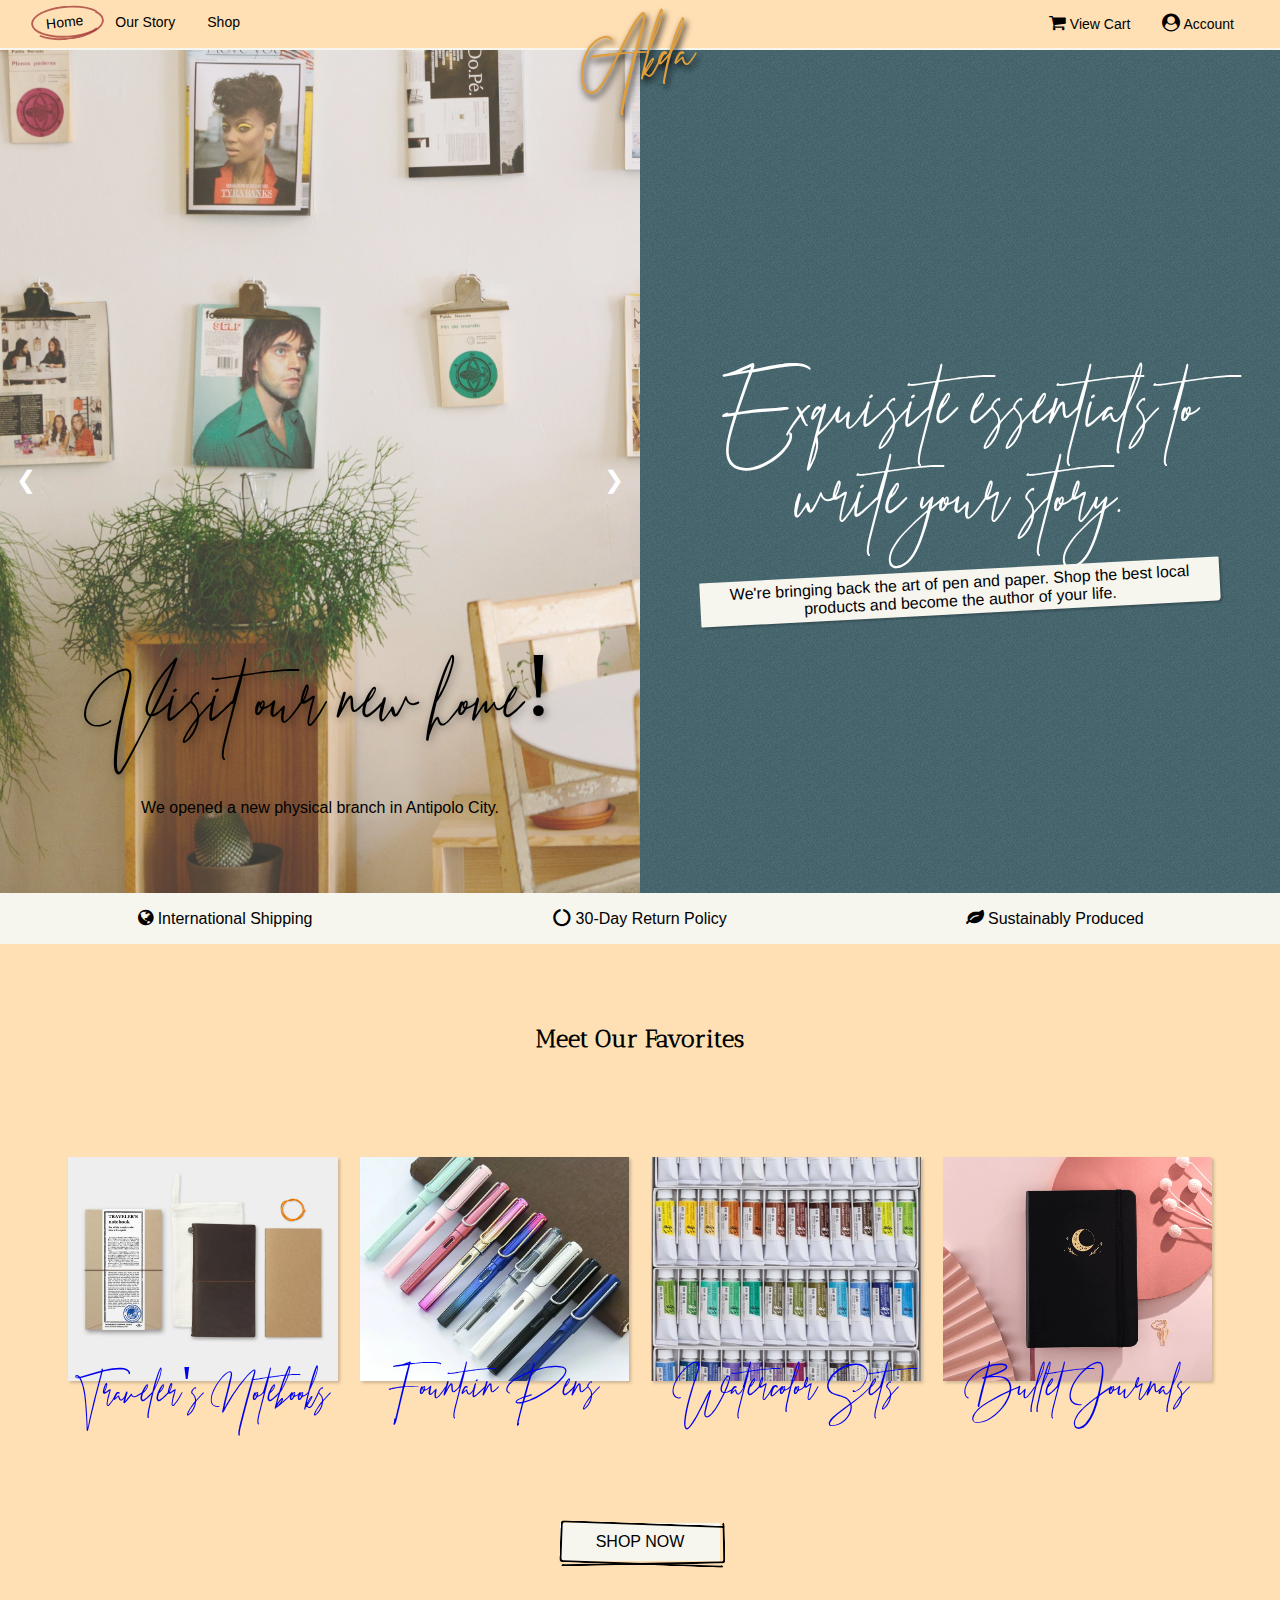
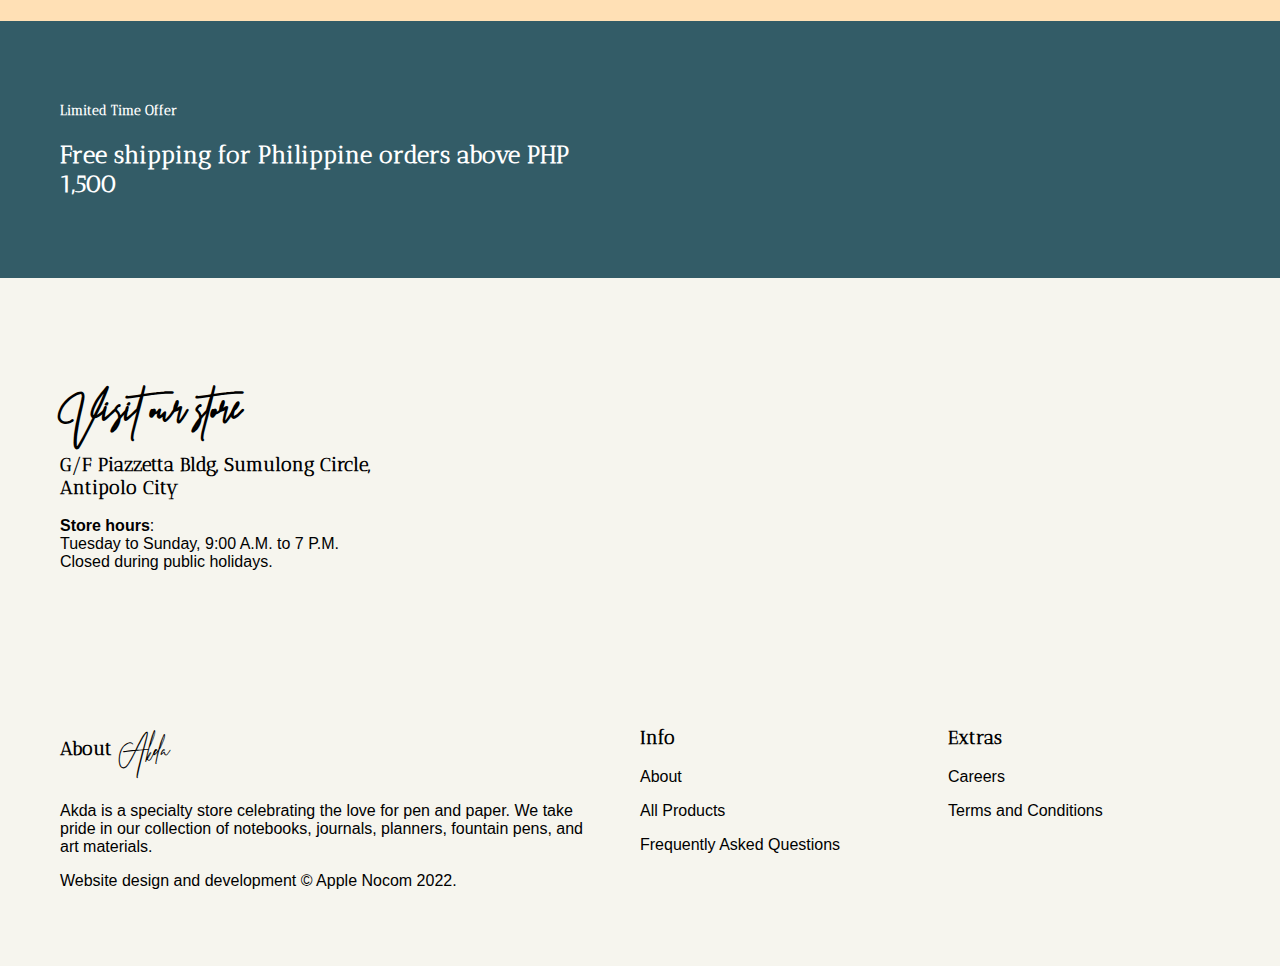
==== commit b6016b36: "Final tweaks" ====
--- a/index.html
+++ b/index.html
@@ -14,12 +14,12 @@
 <!-- Navigation -->
 <div class="topnav">
     <div class="left">
-        <a href="index.html" class="active">Home</a>
+        <a href="index.html" class="active disabled">Home</a>
         <a href="about.html">Our Story</a>
         <a href="shop.html">Shop</a>
     </div>
     <div class="right">
-        <a href=""><i class="fa fa-user-circle" style="font-size:18px"></i> <span class="nav-label">Account</span></a>
+        <a href="account.html"><i class="fa fa-user-circle" style="font-size:18px"></i> <span class="nav-label">Account</span></a>
         <a href="cart.html"><i class="fa fa-shopping-cart" style="font-size:18px"></i> <span class="nav-label">View Cart</span></a>
     </div>
 </div>
@@ -32,27 +32,23 @@
     <div class="hero">
         <div class="hero-left">
             <div class="slide fade" id="slide1">
-                <!-- <h1 class="pfont textshadow-white" style="font-size:90px; padding:0px; margin: -50px; font-weight: 100;">Akda</h1>
-                <h1>Exquisite essentials to write your story.</h1>
-                <a href="#featured"><button class="btn-2">Shop Now</button></a> -->
+                <h1 class="pfont textshadow-black" style="font-size:90px; padding:0px; margin: 0; font-weight: 100;">Write your best year with us.</h1>
+                <a href="#featured"><button class="btn-2" style="background-color: var(--alabaster-white);">Shop 2023 planners now.</button></a>
+
             </div>
             <div class="slide fade" id="slide2">
-                <!-- <h1 class="pfont textshadow-black" style="font-size:90px; padding:0px; margin: 0; font-weight: 100;">Write your best year with us.</h1>
-                <h1>2 / 3</h1>
-                <a href="#featured"><button class="btn-2">Shop Now</button></a> -->
+                <h1 class="pfont textshadow-black" style="font-size:90px; padding:0px; margin: 0; font-weight: 100;">Visit our new home!</h1>
+                <p>We opened a new physical branch in Antipolo City.</p>
             </div>
             <div class="slide fade" id="slide3">
-                <!-- <h1 class="pfont textshadow-black" style="font-size:90px; padding:0px; margin: -50px; font-weight: 100;">Akda</h1>
-                <h1>3 / 3</h1>
-                <a href="#featured"><button class="btn-2">Shop Now</button></a> -->
+
             </div>
             <a onclick="plusSlides(-1)" class="prev">&#10094;</a>
             <a onclick="plusSlides(1)" class="next">&#10095;</a>
         </div>        
         <div class="hero-right">
-            <h1 class="pfont">Bringing back the art of pen and paper.</h1>
-            <p>Lorem ipsum dolor sit amet, consectetur adipisicing elit. Nobis aliquid distinctio dolore, dignissimos saepe ut eius ad ullam quidem magnam.</p>
-            <a href="shop.html"><button class="btn-2">Shop Now</button></a>
+            <h1 class="pfont">Exquisite essentials to write your story.</h1>
+            <p>We're bringing back the art of pen and paper. Shop the best local products and become the author of your life.</p>
         </div>
     </div>
     <script src="./js/index.js"></script>
@@ -91,9 +87,8 @@
             <a href="shop.html"><img class="product" src="img/Notebook-Therapy-Moonflower.jpg">
             <span>Bullet Journals</span></a>
         </div>
-
-
     </div>
+    <div style="display: flex; place-content: center center;"><a href="shop.html"><button class="btn-2" style="background-color: var(--alabaster-white);">Shop Now</button></a></div>
 
 </section>
 
--- a/style.css
+++ b/style.css
@@ -93,11 +93,13 @@
     background-color: transparent;
     text-transform: uppercase;
     font-size: 16px;
-    color: white;
+    color: black;
     border: none;
     padding: 10px 36px;
     transition: 300ms;
     transform: translateY(0);
+    margin: auto;
+    text-align: center;
 }  
 
 .btn-2:before{
@@ -107,7 +109,7 @@
     top:0em;
     border-width:2px;
     border-style:solid;
-    border-color:white;
+    border-color:black;
     position:absolute;
     border-right-color:transparent;
     width:100%;
@@ -124,7 +126,7 @@
     top:0em;
     border-width:2px;
     border-style:solid;
-    border-color:white;
+    border-color:black;
     border-left-color:transparent;
     border-top-color:transparent;
     position:absolute;
@@ -190,7 +192,6 @@
 
 .topnav a.active {
     background: transparent;
-    text-decoration: underline dashed black 1px;
     border: none;
     transform: rotate(-6deg);
     -webkit-transform: rotate(-6deg);
@@ -315,19 +316,19 @@
 #slide1 {
     background-image: url(img/prophsee-brown-journal.jpg);
     background-position: 50% 80%;
-    place-content: center;
+    place-content: flex-end;
 }
 
 #slide2 {
     background-image: url(img/store-art-interior.jpg);
     background-position: 50% 70%;
-    place-content: center;
+    place-content: flex-end;
 }
 
 #slide3 {
     background-image: url(img/annie-spratt-collage.jpg);
     background-position: 100% 70%;
-    place-content: center;
+    place-content: flex-end;
 }
 
 .prev, .next {
@@ -496,6 +497,17 @@
     padding: 30px;
 }
 
+section#about-us {
+    padding: 60px;
+    display: grid;
+    grid-template-columns: 1fr 1fr;
+    gap: 36px;
+}
+
+section#about-us img {
+    width: 100%;
+}
+
 
 /* SHOP > HERO */
 
@@ -633,7 +645,7 @@
     cursor: not-allowed;
     pointer-events: none;
     text-decoration: none;
-    color: grey;
+    color: inherit;
 }
 
 
@@ -741,6 +753,19 @@
     padding: 0px 24px 24px;
 }
 
+/* Account form */
+div#account-form {
+    width: 300px;
+    background-color: white;
+    padding: 24px;
+    margin: auto;
+}
+
+div#account-form label[for="mobile"] {
+    position: relative;
+    left: 10%;
+}
+
 /* Remove spinner from cc number input */
 input#cardnumber::-webkit-outer-spin-button,
 input#cardnumber::-webkit-inner-spin-button,
@@ -765,7 +790,8 @@
     padding: 0px;
 }
 
-label[for="mobile"], label[for="cvv"] {
+p.customer-details label[for="mobile"],
+p.customer-details label[for="cvv"] {
     position: relative;
     left: calc(25% - 32px);
 }
@@ -877,14 +903,13 @@
 
     .featured-products > div.product {
         flex: 0 0 100px;
-        max-height: 25vh;
         margin: 12px;
         font-size: 30px;
     }
 
     .featured-products > div.product > img.product {
         margin-bottom: -35px;
-        height: 25vh;
+        height: 250px;
     }
 
     section#ltd-offer {
@@ -1010,6 +1035,11 @@
         height: calc(50% - calc(20px * 2));
     }
 
+    div.hero-right h1 {
+        font-size: 36px !important;
+        line-height: 40px;
+    }
+
     div#myBtnContainer {
         padding: 30px 8px 0px;
         display: flex;
@@ -1034,8 +1064,9 @@
     .featured-products > div.product {
         font-size: 20px;
     }
-    .featured-products > div.product > img.product {
+    .featured-products > div.product img.product {
         margin-bottom: -30px;
+        height: 150px;
     }
 
     div.footer {
